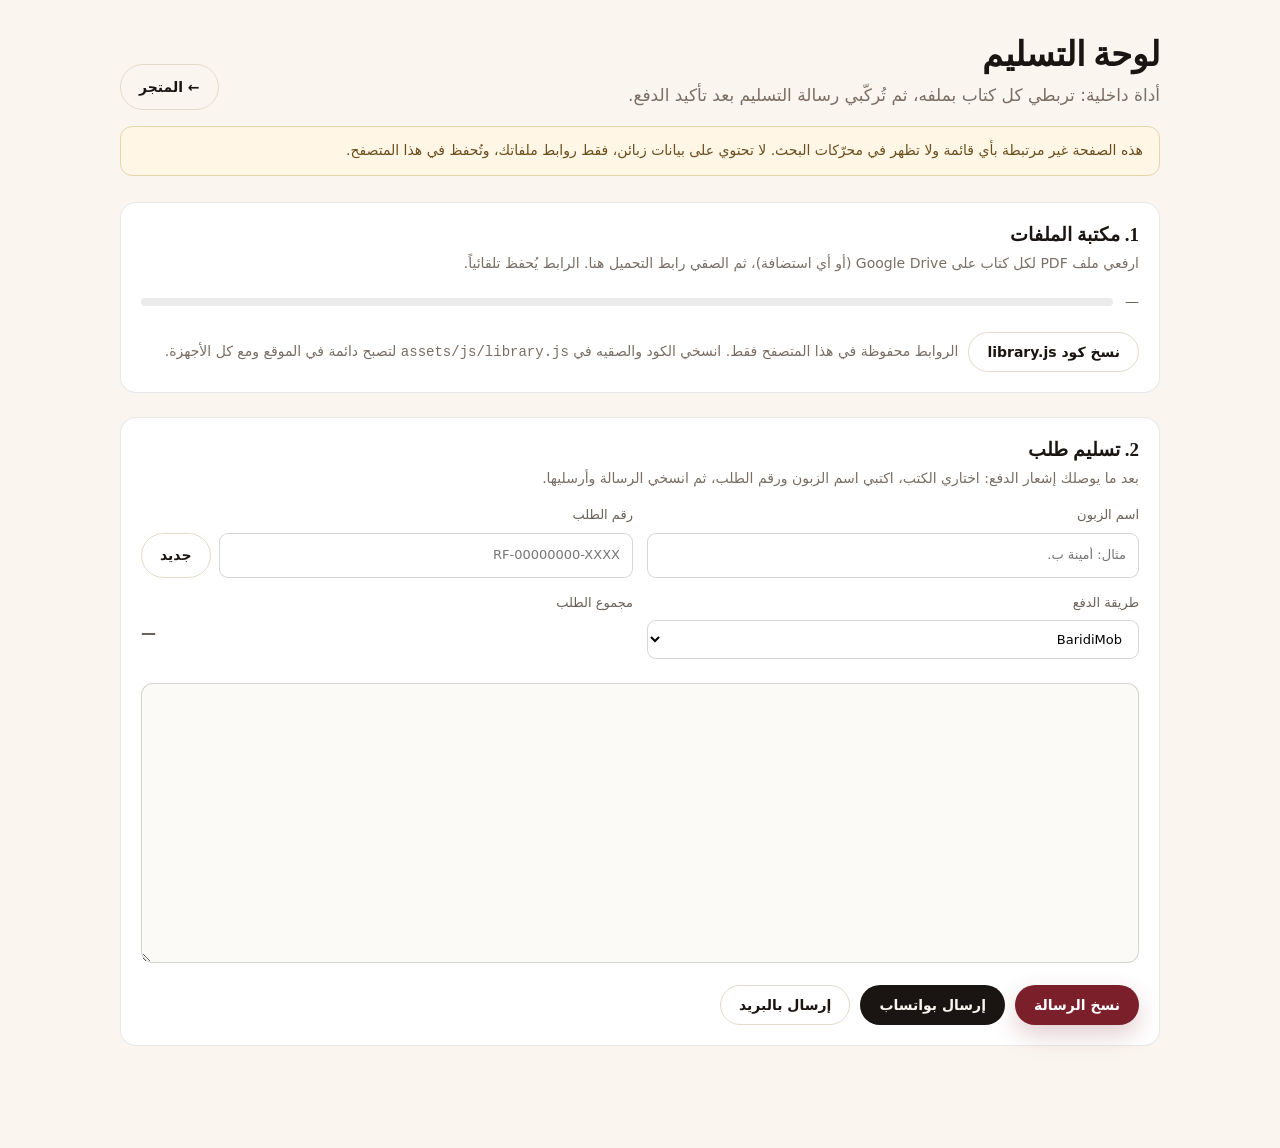
==== admin.html @ 23e2b21c "update admin.html" ====
<!DOCTYPE html>
<html lang="ar" dir="rtl">
<head>
<meta charset="utf-8">
<meta name="viewport" content="width=device-width, initial-scale=1">
<meta name="robots" content="noindex, nofollow">
<title>لوحة التسليم — رَفّ</title>
<link rel="icon" href="assets/favicon.svg" type="image/svg+xml">
<link rel="stylesheet" href="assets/css/styles.css">
<style>
  .desk{max-width:1080px;margin:0 auto;padding:34px 20px 80px}
  .desk-head{display:flex;flex-wrap:wrap;gap:14px;align-items:flex-end;justify-content:space-between;margin-bottom:8px}
  .desk h1{font-size:clamp(24px,3vw,34px);margin:0}
  .note-bar{background:#FFF6E6;border:1px solid #E9D3A8;color:#6B4E1D;border-radius:12px;padding:12px 16px;font-size:14px;line-height:1.7;margin:16px 0 26px}
  .panel{background:var(--card,#fff);border:1px solid rgba(0,0,0,.09);border-radius:16px;padding:20px;margin-bottom:22px}
  .panel h2{font-size:19px;margin:0 0 4px}
  .stats{display:flex;align-items:center;gap:12px;margin:14px 0 18px;font-size:14px;color:#6b6259}
  .bar{flex:1;height:8px;background:rgba(0,0,0,.08);border-radius:99px;overflow:hidden}
  .bar span{display:block;height:100%;width:0;background:#2E7D5B;transition:width .3s}
  .lib-row{display:grid;grid-template-columns:54px 1fr auto;gap:14px;align-items:center;padding:12px 0;border-bottom:1px dashed rgba(0,0,0,.1)}
  .lib-row:last-child{border-bottom:0}
  .lib-row img{width:54px;height:78px;object-fit:cover;border-radius:6px;box-shadow:0 3px 8px rgba(0,0,0,.15)}
  .lib-main{display:flex;flex-direction:column;gap:4px;min-width:0}
  .lib-main strong{font-size:15px}
  .lib-input{width:100%;padding:9px 12px;border:1px solid rgba(0,0,0,.16);border-radius:9px;font:inherit;font-size:13.5px;direction:ltr;text-align:left;background:#fff}
  .lib-input:focus{outline:2px solid #2E7D5B33;border-color:#2E7D5B}
  .lib-chip{font-size:12px;font-weight:700;padding:5px 10px;border-radius:99px;background:#F4E4E1;color:#9C4433;white-space:nowrap}
  .lib-row.is-ok .lib-chip{background:#E3F1E9;color:#2E7D5B}
  .grid2{display:grid;grid-template-columns:1fr 1fr;gap:14px}
  .fld{display:flex;flex-direction:column;gap:6px;font-size:13px;color:#6b6259}
  .fld input,.fld select{padding:10px 12px;border:1px solid rgba(0,0,0,.16);border-radius:9px;font:inherit;background:#fff}
  .pick{display:flex;align-items:center;gap:8px;padding:7px 10px;border:1px solid rgba(0,0,0,.1);border-radius:9px;font-size:13.5px;cursor:pointer;background:#fff}
  .pick span{flex:1}
  .pick em{font-style:normal;font-size:11px;color:#B4452F}
  .pick.is-missing{background:#FFF7F4}
  #bookPicker{display:grid;grid-template-columns:repeat(auto-fill,minmax(220px,1fr));gap:8px;margin:12px 0}
  #message{width:100%;min-height:280px;padding:14px;border:1px solid rgba(0,0,0,.16);border-radius:12px;font-family:inherit;font-size:13.5px;line-height:1.9;direction:rtl;background:#FCFAF6}
  .actions{display:flex;flex-wrap:wrap;gap:10px;margin-top:12px}
  .actions .btn{font-size:14px;padding:11px 18px}
  #warn{margin:10px 0 0;font-size:13px;font-weight:600}
  .order-total{font-size:15px;font-weight:800;margin-inline-start:auto}
  @media(max-width:640px){.grid2{grid-template-columns:1fr}.lib-row{grid-template-columns:44px 1fr}.lib-chip{display:none}}
</style>
</head>
<body>
<main class="desk">
  <div class="desk-head">
    <div>
      <h1>لوحة التسليم</h1>
      <p class="muted" style="margin:4px 0 0">أداة داخلية: تربطي كل كتاب بملفه، ثم تُركّبي رسالة التسليم بعد تأكيد الدفع.</p>
    </div>
    <a class="btn btn--ghost btn--sm" href="index.html">← المتجر</a>
  </div>

  <div class="note-bar">
    هذه الصفحة غير مرتبطة بأي قائمة ولا تظهر في محرّكات البحث. لا تحتوي على بيانات زبائن، فقط روابط ملفاتك، وتُحفظ في هذا المتصفح.
  </div>

  <section class="panel">
    <h2>1. مكتبة الملفات</h2>
    <p class="small muted" style="margin:4px 0 0">ارفعي ملف PDF لكل كتاب على Google Drive (أو أي استضافة)، ثم الصقي رابط التحميل هنا. الرابط يُحفظ تلقائياً.</p>
    <div class="stats"><span id="libStats">—</span><div class="bar"><span id="libBar"></span></div></div>
    <div id="libGrid"></div>
    <div class="actions">
      <button class="btn btn--ghost btn--sm" id="exportLib" type="button">نسخ كود library.js</button>
      <span class="small muted" style="align-self:center">الروابط محفوظة في هذا المتصفح فقط. انسخي الكود والصقيه في <code>assets/js/library.js</code> لتصبح دائمة في الموقع ومع كل الأجهزة.</span>
    </div>
  </section>

  <section class="panel">
    <h2>2. تسليم طلب</h2>
    <p class="small muted" style="margin:4px 0 0">بعد ما يوصلك إشعار الدفع: اختاري الكتب، اكتبي اسم الزبون ورقم الطلب، ثم انسخي الرسالة وأرسليها.</p>
    <div class="grid2" style="margin-top:14px">
      <label class="fld">اسم الزبون
        <input id="custName" type="text" placeholder="مثال: أمينة ب.">
      </label>
      <label class="fld">رقم الطلب
        <span style="display:flex;gap:8px">
          <input id="orderCode" type="text" placeholder="RF-00000000-XXXX" style="flex:1">
          <button class="btn btn--ghost btn--sm" id="newCode" type="button">جديد</button>
        </span>
      </label>
      <label class="fld">طريقة الدفع
        <select id="payMethod">
          <option>BaridiMob</option>
          <option>CCP</option>
          <option>بطاقة CIB / الذهبية</option>
          <option>PayPal</option>
          <option>تحويل بنكي</option>
        </select>
      </label>
      <div class="fld">مجموع الطلب<div class="order-total" id="orderTotal">—</div></div>
    </div>
    <div id="bookPicker"></div>
    <textarea id="message" readonly></textarea>
    <p id="warn"></p>
    <div class="actions">
      <button class="btn btn--primary" id="copyMsg" type="button">نسخ الرسالة</button>
      <button class="btn btn--ink" id="sendWhats" type="button">إرسال بواتساب</button>
      <button class="btn btn--ghost" id="sendMail" type="button">إرسال بالبريد</button>
    </div>
  </section>
</main>

<script src="assets/js/config.js"></script>
<script src="assets/js/books.js"></script>
<script src="assets/js/library.js"></script>
<script src="assets/js/admin.js"></script>
</body>
</html>
---- assets/css/styles.css ----
/* ============================================================
   رَفّ — نظام التصميم
   ============================================================ */

:root{
  --ink:#1A1512;
  --ink-2:#3C332C;
  --muted:#7A6E64;
  --cream:#FAF6EF;
  --cream-2:#F2EBDF;
  --paper:#FFFFFF;
  --wine:#7B1F2B;
  --wine-2:#5C1620;
  --gold:#B78A4B;
  --gold-soft:#E4D2AE;
  --line:#E4DACB;
  --green:#1F5F4E;
  --radius:14px;
  --radius-lg:22px;
  --shadow-sm:0 2px 8px rgba(26,21,18,.06);
  --shadow:0 10px 30px rgba(26,21,18,.10);
  --shadow-lg:0 24px 60px rgba(26,21,18,.16);
  --serif:"Amiri", "Times New Roman", serif;
  --sans:"Tajawal", "Segoe UI", system-ui, sans-serif;
  --wrap:1200px;
}

*,*::before,*::after{box-sizing:border-box}
html{scroll-behavior:smooth}
body{
  margin:0; background:var(--cream); color:var(--ink);
  font-family:var(--sans); font-size:17px; line-height:1.75;
  -webkit-font-smoothing:antialiased;
}
img{max-width:100%; display:block}
a{color:inherit; text-decoration:none}
button{font-family:inherit; cursor:pointer}
h1,h2,h3,h4{font-family:var(--serif); font-weight:700; line-height:1.25; margin:0; letter-spacing:0}
p{margin:0 0 1em}
ul{margin:0; padding:0; list-style:none}

.wrap{width:100%; max-width:var(--wrap); margin-inline:auto; padding-inline:22px}
.section{padding:84px 0}
.section--tight{padding:56px 0}
.center{text-align:center}

/* ---------- type ---------- */
.eyebrow{
  font-family:var(--sans); font-size:13px; font-weight:700; letter-spacing:.14em;
  color:var(--gold); text-transform:uppercase; margin:0 0 14px;
  display:flex; align-items:center; gap:10px;
}
.eyebrow::before{content:""; width:26px; height:1px; background:var(--gold); display:inline-block}
.center .eyebrow{justify-content:center}
.center .eyebrow::after{content:""; width:26px; height:1px; background:var(--gold); display:inline-block}
.h1{font-size:clamp(2.3rem,5.2vw,4.1rem); line-height:1.15}
.h2{font-size:clamp(1.8rem,3.4vw,2.7rem)}
.h3{font-size:clamp(1.25rem,2vw,1.6rem)}
.lead{font-size:clamp(1.02rem,1.5vw,1.18rem); color:var(--ink-2); max-width:62ch}
.muted{color:var(--muted)}
.small{font-size:14px}
.gold{color:var(--gold)}
.wine{color:var(--wine)}

.section-head{display:flex; align-items:flex-end; justify-content:space-between; gap:24px; margin-bottom:36px; flex-wrap:wrap}
.section-head p{margin:10px 0 0; color:var(--muted); max-width:56ch}

/* ---------- buttons ---------- */
.btn{
  display:inline-flex; align-items:center; justify-content:center; gap:10px;
  padding:14px 26px; border-radius:100px; border:1px solid transparent;
  font-weight:700; font-size:16px; font-family:var(--sans);
  transition:transform .18s ease, background .18s ease, color .18s ease, box-shadow .18s ease, border-color .18s;
  white-space:nowrap;
}
.btn:hover{transform:translateY(-1px)}
.btn--primary{background:var(--wine); color:#fff; box-shadow:0 10px 24px rgba(123,31,43,.22)}
.btn--primary:hover{background:var(--wine-2)}
.btn--ink{background:var(--ink); color:var(--cream)}
.btn--ink:hover{background:#000}
.btn--ghost{background:transparent; border-color:var(--line); color:var(--ink)}
.btn--ghost:hover{border-color:var(--ink); background:#fff}
.btn--gold{background:var(--gold); color:#211a10}
.btn--gold:hover{background:#a97d3f; color:#fff}
.btn--sm{padding:10px 18px; font-size:14px}
.btn--wide{width:100%}
.btn[disabled]{opacity:.5; cursor:not-allowed; transform:none}

/* ---------- header ---------- */
.topbar{background:var(--ink); color:var(--cream-2); font-size:13.5px; text-align:center; padding:9px 16px; letter-spacing:.01em}
.topbar b{color:var(--gold-soft)}

header.site{position:sticky; top:0; z-index:60; background:rgba(250,246,239,.92); backdrop-filter:blur(12px); border-bottom:1px solid var(--line)}
.nav{display:flex; align-items:center; gap:28px; height:76px}
.logo{display:flex; align-items:center; gap:11px; font-family:var(--serif); font-size:30px; font-weight:700; line-height:1}
.logo-mark{
  width:42px; height:42px; border-radius:12px; background:var(--wine); color:#fff;
  display:grid; place-items:center; font-family:var(--serif); font-size:23px; padding-bottom:4px;
}
.logo small{display:block; font-family:var(--sans); font-size:10.5px; letter-spacing:.22em; color:var(--muted); font-weight:500; margin-top:6px}
.nav-links{display:flex; gap:4px; margin-inline-start:auto; align-items:center}
.nav-links a{padding:10px 14px; border-radius:100px; font-size:15.5px; font-weight:500; color:var(--ink-2); transition:.18s}
.nav-links a:hover{background:var(--cream-2); color:var(--ink)}
.nav-links a.active{color:var(--wine); font-weight:700}
.nav-actions{display:flex; align-items:center; gap:10px}
.cart-btn{
  position:relative; display:inline-flex; align-items:center; gap:9px;
  border:1px solid var(--line); background:#fff; border-radius:100px; padding:10px 18px;
  font-weight:700; font-size:15px; color:var(--ink); transition:.18s;
}
.cart-btn:hover{border-color:var(--ink)}
.cart-count{
  min-width:22px; height:22px; border-radius:100px; background:var(--wine); color:#fff;
  font-size:12.5px; display:grid; place-items:center; padding:0 6px; font-weight:700;
}
.burger{display:none; width:44px; height:44px; border-radius:12px; border:1px solid var(--line); background:#fff; place-items:center}
.burger span{display:block; width:19px; height:2px; background:var(--ink); position:relative}
.burger span::before,.burger span::after{content:""; position:absolute; left:0; width:19px; height:2px; background:var(--ink)}
.burger span::before{top:-6px} .burger span::after{top:6px}

/* ---------- hero ---------- */
.hero{position:relative; overflow:hidden; padding:70px 0 80px; background:
  radial-gradient(1100px 520px at 88% -8%, #F6E9D6 0%, transparent 62%),
  radial-gradient(800px 420px at 6% 106%, #F3E4E6 0%, transparent 60%), var(--cream);}
.hero-grid{display:grid; grid-template-columns:1.05fr .95fr; gap:56px; align-items:center}
.hero h1{margin:0 0 20px}
.hero h1 em{font-style:normal; color:var(--wine); position:relative}
.hero h1 em::after{content:""; position:absolute; inset-inline:0; bottom:.06em; height:.14em; background:var(--gold-soft); z-index:-1; border-radius:3px}
.hero .lead{margin-bottom:30px}
.hero-cta{display:flex; gap:12px; flex-wrap:wrap; margin-bottom:34px}
.hero-stats{display:flex; gap:34px; flex-wrap:wrap; padding-top:26px; border-top:1px solid var(--line)}
.hero-stats div strong{display:block; font-family:var(--serif); font-size:27px; line-height:1.1}
.hero-stats div span{font-size:13.5px; color:var(--muted)}

.hero-art{position:relative; height:480px}
.stack-card{
  position:absolute; border-radius:10px; overflow:hidden; box-shadow:var(--shadow-lg);
  border:1px solid rgba(0,0,0,.06); transition:transform .5s cubic-bezier(.2,.7,.3,1);
}
.stack-card img{width:100%; height:100%; object-fit:cover}
.stack-card.s1{width:250px; height:375px; right:50%; top:26px; transform:translateX(50%) rotate(-4deg); z-index:3}
.stack-card.s2{width:205px; height:308px; right:6%; top:96px; transform:rotate(7deg); z-index:2}
.stack-card.s3{width:205px; height:308px; left:6%; top:112px; transform:rotate(-9deg); z-index:1}
.hero-art:hover .s1{transform:translateX(50%) rotate(0) translateY(-6px)}
.hero-art:hover .s2{transform:rotate(10deg) translateY(-4px)}
.hero-art:hover .s3{transform:rotate(-12deg) translateY(-4px)}
.hero-badge{
  position:absolute; bottom:14px; right:50%; transform:translateX(50%);
  background:var(--paper); border:1px solid var(--line); border-radius:100px;
  padding:9px 18px; font-size:13.5px; font-weight:700; box-shadow:var(--shadow-sm); z-index:4;
  display:flex; align-items:center; gap:8px;
}
.dot{width:8px; height:8px; border-radius:50%; background:var(--green); display:inline-block}

/* ---------- marquee / trust strip ---------- */
.strip{background:var(--ink); color:var(--cream-2); padding:16px 0; font-size:14px}
.strip .wrap{display:flex; gap:14px; align-items:center; justify-content:space-between; flex-wrap:wrap}
.strip span{display:inline-flex; align-items:center; gap:9px; color:#DCD2C4}
.strip b{color:#fff}

/* ---------- categories ---------- */
.cat-grid{display:grid; grid-template-columns:repeat(auto-fit,minmax(200px,1fr)); gap:16px}
.cat-card{
  background:var(--paper); border:1px solid var(--line); border-radius:var(--radius);
  padding:24px 22px; transition:.22s; display:flex; flex-direction:column; gap:8px; min-height:158px;
}
.cat-card:hover{transform:translateY(-4px); box-shadow:var(--shadow); border-color:var(--gold-soft)}
.cat-ico{
  width:44px; height:44px; border-radius:12px; background:var(--cream-2); color:var(--wine);
  display:grid; place-items:center; margin-bottom:6px;
}
.cat-card h3{font-size:1.25rem}
.cat-card p{font-size:14px; color:var(--muted); margin:0}
.cat-card .more{font-size:13.5px; font-weight:700; color:var(--wine); margin-top:auto}

/* ---------- book cards ---------- */
.book-grid{display:grid; grid-template-columns:repeat(auto-fill,minmax(215px,1fr)); gap:26px}
.book-card{background:transparent; display:flex; flex-direction:column; position:relative}
.book-cover{
  position:relative; border-radius:10px; overflow:hidden; background:var(--cream-2);
  box-shadow:0 8px 22px rgba(26,21,18,.14); aspect-ratio:2/3;
  transition:transform .3s cubic-bezier(.2,.7,.3,1), box-shadow .3s;
}
.book-cover img{width:100%; height:100%; object-fit:cover}
.book-card:hover .book-cover{transform:translateY(-6px) scale(1.012); box-shadow:0 20px 40px rgba(26,21,18,.24)}
.badge{
  position:absolute; top:10px; inset-inline-start:10px; z-index:2;
  background:var(--wine); color:#fff; font-size:11.5px; font-weight:700;
  padding:5px 11px; border-radius:100px; letter-spacing:.02em;
}
.badge--gold{background:var(--gold); color:#241a0d}
.badge--green{background:var(--green)}
.badge--dark{background:var(--ink)}
.cover-quick{
  position:absolute; inset-inline:10px; bottom:10px; z-index:2;
  background:rgba(255,255,255,.96); color:var(--ink); border:0; border-radius:100px;
  padding:10px 12px; font-size:13.5px; font-weight:700; text-align:center;
  opacity:0; transform:translateY(8px); transition:.22s;
}
.book-card:hover .cover-quick{opacity:1; transform:none}
.book-meta{padding:14px 2px 0; display:flex; flex-direction:column; gap:3px}
.book-cat{font-size:11.5px; color:var(--gold); font-weight:700; letter-spacing:.1em; text-transform:uppercase}
.book-title{font-family:var(--serif); font-size:19px; line-height:1.35; font-weight:700}
.book-author{font-size:13.5px; color:var(--muted)}
.book-row{display:flex; align-items:center; justify-content:space-between; gap:10px; margin-top:8px}
.price{font-weight:800; font-size:17px; color:var(--wine)}
.price small{font-size:12px; font-weight:600; color:var(--muted); margin-inline-start:2px}
.price s{color:var(--muted); font-weight:500; font-size:13px; margin-inline-start:6px}
.rating{font-size:13px; color:var(--ink-2); display:inline-flex; align-items:center; gap:4px}
.rating i{color:var(--gold); font-style:normal}

/* ---------- feature banner ---------- */
.feature{
  background:linear-gradient(135deg,#221A16 0%,#3A2622 55%,#5C1620 100%);
  color:var(--cream); border-radius:var(--radius-lg); overflow:hidden; position:relative;
}
.feature-grid{display:grid; grid-template-columns:.85fr 1.15fr; gap:0; align-items:center}
.feature-media{padding:40px; display:grid; place-items:center}
.feature-media img{width:min(280px,80%); border-radius:10px; box-shadow:0 30px 60px rgba(0,0,0,.45); transform:rotate(-2deg)}
.feature-body{padding:56px 48px 56px 20px}
.feature-body h2{margin-bottom:16px; color:#fff}
.feature-body p{color:#DDD2C6; max-width:50ch}
.feature-body .eyebrow{color:var(--gold-soft)}
.feature-body .eyebrow::before{background:var(--gold-soft)}
.feature-list{display:grid; gap:10px; margin:22px 0 30px}
.feature-list li{display:flex; gap:10px; align-items:flex-start; font-size:15px; color:#E6DCD1}
.feature-list li::before{content:"✓"; color:var(--gold-soft); font-weight:700}

/* ---------- trust / why ---------- */
.why-grid{display:grid; grid-template-columns:repeat(auto-fit,minmax(230px,1fr)); gap:22px}
.why{background:var(--paper); border:1px solid var(--line); border-radius:var(--radius); padding:28px 24px}
.why .cat-ico{background:var(--wine); color:#fff}
.why h3{font-size:1.18rem; margin-bottom:8px}
.why p{font-size:14.5px; color:var(--muted); margin:0}

/* ---------- payment ---------- */
.pay-grid{display:grid; grid-template-columns:repeat(auto-fit,minmax(240px,1fr)); gap:18px}
.pay-card{
  background:var(--paper); border:1px solid var(--line); border-radius:var(--radius);
  padding:24px; display:flex; gap:16px; align-items:flex-start;
}
.pay-card .cat-ico{margin:0; flex:0 0 auto}
.pay-card h3{font-size:1.06rem; margin-bottom:4px}
.pay-card p{font-size:14px; color:var(--muted); margin:0}

/* ---------- quotes ---------- */
.quotes{display:grid; grid-template-columns:repeat(auto-fit,minmax(260px,1fr)); gap:20px}
.quote{background:var(--paper); border:1px solid var(--line); border-radius:var(--radius); padding:28px}
.quote p{font-family:var(--serif); font-size:1.08rem; line-height:1.7; color:var(--ink)}
.quote footer{display:flex; align-items:center; gap:10px; font-size:13.5px; color:var(--muted)}
.avatar{width:34px; height:34px; border-radius:50%; background:var(--cream-2); display:grid; place-items:center; font-weight:700; color:var(--wine); font-family:var(--serif)}
.stars{color:var(--gold); font-size:13px; letter-spacing:2px; margin-bottom:12px; display:block}

/* ---------- newsletter cta ---------- */
.cta{
  background:radial-gradient(700px 300px at 50% 0%, #F6E9D6, transparent 70%), var(--cream-2);
  border:1px solid var(--line); border-radius:var(--radius-lg); padding:56px 32px; text-align:center;
}
.cta form{display:flex; gap:10px; max-width:440px; margin:24px auto 10px; flex-wrap:wrap}
.cta input{
  flex:1 1 220px; padding:14px 18px; border-radius:100px; border:1px solid var(--line);
  background:#fff; font-family:inherit; font-size:15px; color:var(--ink);
}
.cta input:focus{outline:2px solid var(--gold-soft); border-color:var(--gold)}

/* ---------- shop ---------- */
.shop-head{padding:56px 0 34px; background:var(--cream-2); border-bottom:1px solid var(--line)}
.shop-tools{display:flex; gap:14px; flex-wrap:wrap; align-items:center; margin-top:26px}
.search{position:relative; flex:1 1 280px; max-width:420px}
.search input{
  width:100%; padding:13px 44px 13px 18px; border-radius:100px; border:1px solid var(--line);
  background:#fff; font-family:inherit; font-size:15px;
}
.search svg{position:absolute; inset-inline-end:16px; top:50%; transform:translateY(-50%); color:var(--muted)}
.select{
  padding:13px 18px; border-radius:100px; border:1px solid var(--line); background:#fff;
  font-family:inherit; font-size:15px; color:var(--ink); min-width:160px;
}
.filters{display:flex; gap:8px; flex-wrap:wrap; margin:24px 0 0}
.chip{
  border:1px solid var(--line); background:#fff; border-radius:100px; padding:9px 17px;
  font-size:14px; font-weight:600; color:var(--ink-2); transition:.18s;
}
.chip:hover{border-color:var(--gold)}
.chip.on{background:var(--ink); color:var(--cream); border-color:var(--ink)}
.results-line{display:flex; justify-content:space-between; align-items:center; gap:16px; margin:34px 0 22px; flex-wrap:wrap}
.empty{text-align:center; padding:70px 20px; color:var(--muted)}

/* ---------- book detail ---------- */
.breadcrumb{font-size:13.5px; color:var(--muted); padding:22px 0}
.breadcrumb a:hover{color:var(--wine)}
.detail{display:grid; grid-template-columns:400px 1fr; gap:60px; align-items:start; padding-bottom:20px}
.detail-cover{position:sticky; top:100px}
.detail-cover img{border-radius:12px; box-shadow:var(--shadow-lg); width:100%}
.detail-body h1{font-size:clamp(1.9rem,3.6vw,2.9rem); margin-bottom:8px}
.detail-sub{color:var(--muted); font-size:1.05rem; margin-bottom:18px}
.detail-facts{display:flex; gap:10px; flex-wrap:wrap; margin-bottom:22px}
.fact{background:#fff; border:1px solid var(--line); border-radius:100px; padding:7px 15px; font-size:13.5px; color:var(--ink-2)}
.price-box{
  display:flex; align-items:center; gap:18px; flex-wrap:wrap;
  background:#fff; border:1px solid var(--line); border-radius:var(--radius); padding:20px 22px; margin-bottom:18px;
}
.price-box .big{font-family:var(--serif); font-size:2rem; font-weight:700; color:var(--wine); line-height:1}
.price-box .big small{font-family:var(--sans); font-size:13px; color:var(--muted); font-weight:600}
.price-box .usd{font-size:13.5px; color:var(--muted)}
.buy-row{display:flex; gap:12px; flex-wrap:wrap; margin-bottom:26px}
.tabs{display:flex; gap:6px; border-bottom:1px solid var(--line); margin:34px 0 22px; flex-wrap:wrap}
.tab{border:0; background:transparent; padding:12px 18px; font-size:15px; font-weight:700; color:var(--muted); border-bottom:2px solid transparent; margin-bottom:-1px}
.tab.on{color:var(--wine); border-color:var(--wine)}
.tab-panel[hidden]{display:none}
.prose p{color:var(--ink-2); font-size:16.5px}
.excerpt{
  background:var(--paper); border:1px solid var(--line); border-inline-start:3px solid var(--gold);
  border-radius:var(--radius); padding:24px 26px; font-family:var(--serif); font-size:1.12rem; line-height:1.85;
}
.toc-list{counter-reset:toc; display:grid; gap:2px}
.toc-list li{
  counter-increment:toc; display:flex; gap:14px; align-items:baseline;
  padding:12px 0; border-bottom:1px dashed var(--line); font-size:15.5px;
}
.toc-list li::before{content:counter(toc,decimal-leading-zero); font-family:var(--sans); font-size:12.5px; color:var(--gold); font-weight:700; min-width:22px}
.notice{background:#FBF3E4; border:1px solid var(--gold-soft); border-radius:var(--radius); padding:16px 20px; font-size:14.5px; color:#6A5324}
.related{margin-top:70px}

/* ---------- cart drawer ---------- */
.overlay{position:fixed; inset:0; background:rgba(20,16,13,.45); opacity:0; pointer-events:none; transition:.25s; z-index:90}
.overlay.on{opacity:1; pointer-events:auto}
.drawer{
  position:fixed; inset-block:0; left:0; width:min(430px,100%); background:var(--cream);
  z-index:100; transform:translateX(-102%); transition:transform .32s cubic-bezier(.2,.7,.3,1);
  display:flex; flex-direction:column; box-shadow:var(--shadow-lg);
}
.drawer.on{transform:translateX(0)}
.drawer-head{display:flex; align-items:center; justify-content:space-between; padding:20px 22px; border-bottom:1px solid var(--line)}
.drawer-head h3{font-size:1.3rem}
.drawer-body{flex:1; overflow:auto; padding:18px 22px}
.drawer-foot{border-top:1px solid var(--line); padding:20px 22px; background:#fff}
.close-x{width:38px; height:38px; border-radius:50%; border:1px solid var(--line); background:#fff; font-size:18px; display:grid; place-items:center; color:var(--ink)}
.cart-item{display:grid; grid-template-columns:64px 1fr auto; gap:14px; padding:14px 0; border-bottom:1px solid var(--line)}
.cart-item img{width:64px; height:96px; object-fit:cover; border-radius:6px; box-shadow:var(--shadow-sm)}
.cart-item h4{font-family:var(--serif); font-size:1.02rem; margin:0 0 4px}
.cart-item .m{font-size:13px; color:var(--muted)}
.qty{display:inline-flex; align-items:center; border:1px solid var(--line); border-radius:100px; overflow:hidden; background:#fff; margin-top:8px}
.qty button{width:28px; height:28px; border:0; background:#fff; font-size:15px; color:var(--ink)}
.qty span{min-width:26px; text-align:center; font-size:13.5px; font-weight:700}
.remove{border:0; background:none; color:var(--muted); font-size:12.5px; text-decoration:underline; padding:0}
.cart-sum{display:grid; gap:8px; margin-bottom:16px; font-size:15px}
.cart-sum div{display:flex; justify-content:space-between}
.cart-sum .tot{font-weight:800; font-size:18px; border-top:1px solid var(--line); padding-top:10px; margin-top:4px}
.cart-empty{text-align:center; padding:60px 10px; color:var(--muted)}

/* ---------- checkout ---------- */
.checkout{display:grid; grid-template-columns:1.25fr .75fr; gap:44px; align-items:start; padding:40px 0 90px}
.panel{background:var(--paper); border:1px solid var(--line); border-radius:var(--radius-lg); padding:30px}
.panel + .panel{margin-top:24px}
.panel h2{font-size:1.45rem; margin-bottom:6px}
.panel .hint{color:var(--muted); font-size:14px; margin-bottom:22px}
.field{margin-bottom:16px}
.field label{display:block; font-size:13.5px; font-weight:700; margin-bottom:7px; color:var(--ink-2)}
.field input,.field textarea,.field select{
  width:100%; padding:13px 16px; border:1px solid var(--line); border-radius:10px;
  font-family:inherit; font-size:15px; background:#fff; color:var(--ink);
}
.field input:focus,.field textarea:focus,.field select:focus{outline:0; border-color:var(--gold); box-shadow:0 0 0 3px rgba(183,138,75,.16)}
.field.two{display:grid; grid-template-columns:1fr 1fr; gap:14px}
.pay-options{display:grid; gap:12px}
.pay-opt{border:1px solid var(--line); border-radius:var(--radius); padding:16px 18px; display:flex; gap:14px; align-items:flex-start; cursor:pointer; transition:.16s; background:#fff}
.pay-opt:hover{border-color:var(--gold)}
.pay-opt input{margin-top:5px; accent-color:var(--wine); width:18px; height:18px}
.pay-opt strong{display:block; font-size:15.5px}
.pay-opt span{font-size:13.5px; color:var(--muted)}
.pay-opt.on{border-color:var(--wine); background:#FDF7F5; box-shadow:0 0 0 1px var(--wine) inset}
.pay-detail{background:#FBF7F0; border:1px dashed var(--line); border-radius:var(--radius); padding:18px 20px; margin-top:14px; font-size:14.5px}
.pay-detail ol{margin:8px 0 0; padding-inline-start:20px; display:grid; gap:6px}
.summary{position:sticky; top:100px}
.summary .line{display:flex; justify-content:space-between; gap:10px; font-size:15px; padding:9px 0; border-bottom:1px dashed var(--line)}
.summary .line:last-of-type{border:0}
.summary .total{display:flex; justify-content:space-between; font-weight:800; font-size:20px; margin-top:12px; padding-top:14px; border-top:2px solid var(--ink)}
.confirm-box{background:#EBF5F0; border:1px solid #BFE0D2; color:#14503E; border-radius:var(--radius); padding:18px 20px; font-size:14.5px}
.order-code{
  font-family:ui-monospace,Menlo,monospace; font-size:1.15rem; letter-spacing:.06em;
  background:#fff; border:1px dashed var(--green); border-radius:10px; padding:12px 16px;
  display:inline-block; margin:10px 0; direction:ltr;
}
.copybar{display:flex; gap:8px; flex-wrap:wrap; margin-top:14px}
.mini-item{display:grid; grid-template-columns:44px 1fr auto; gap:12px; align-items:center; padding:10px 0; border-bottom:1px solid var(--line); font-size:14px}
.mini-item img{width:44px; height:66px; object-fit:cover; border-radius:4px}

/* ---------- faq ---------- */
.faq{max-width:840px; margin-inline:auto}
details.q{background:var(--paper); border:1px solid var(--line); border-radius:var(--radius); padding:0; margin-bottom:12px; overflow:hidden}
details.q summary{
  list-style:none; cursor:pointer; padding:20px 24px; font-weight:700; font-size:16.5px;
  display:flex; justify-content:space-between; align-items:center; gap:16px; font-family:var(--serif);
}
details.q summary::-webkit-details-marker{display:none}
details.q summary::after{content:"+"; font-family:var(--sans); font-size:22px; color:var(--gold); line-height:1; transition:.2s}
details.q[open] summary::after{content:"–"}
details.q .a{padding:0 24px 22px; color:var(--ink-2); font-size:15.5px}
details.q[open]{border-color:var(--gold-soft); box-shadow:var(--shadow-sm)}

/* ---------- contact ---------- */
.contact-grid{display:grid; grid-template-columns:1fr 1fr; gap:40px; align-items:start}
.info-row{display:flex; gap:14px; padding:16px 0; border-bottom:1px solid var(--line)}
.info-row .cat-ico{margin:0; flex:0 0 auto}
.info-row strong{display:block; font-size:15px}
.info-row span{font-size:14px; color:var(--muted)}

/* ---------- footer ---------- */
footer.site{background:var(--ink); color:#CFC5B8; padding:64px 0 28px; margin-top:40px}
footer.site .h2{color:#fff}
.foot-grid{display:grid; grid-template-columns:1.4fr 1fr 1fr 1fr; gap:40px}
.foot-brand .logo{color:#fff; margin-bottom:16px}
.foot-brand .logo-mark{background:var(--gold); color:#20180d}
footer.site p{font-size:14px; color:#A99F93; max-width:34ch}
footer.site h4{font-family:var(--sans); font-size:13px; letter-spacing:.14em; text-transform:uppercase; color:#8C8378; margin-bottom:16px}
footer.site li{margin-bottom:10px; font-size:14.5px}
footer.site li a:hover{color:var(--gold-soft)}
.foot-bottom{margin-top:48px; padding-top:22px; border-top:1px solid #2E2721; display:flex; justify-content:space-between; gap:16px; flex-wrap:wrap; font-size:13px; color:#8C8378}
.pay-tags{display:flex; gap:8px; flex-wrap:wrap; margin-top:16px}
.pay-tag{border:1px solid #35302A; border-radius:8px; padding:6px 11px; font-size:12px; color:#BDB3A6}

/* ---------- reveal ---------- */
.reveal{opacity:0; transform:translateY(18px); transition:opacity .6s ease, transform .6s cubic-bezier(.2,.7,.3,1)}
.reveal.in{opacity:1; transform:none}

/* ---------- responsive ---------- */
@media (max-width:1000px){
  .hero-grid{grid-template-columns:1fr; gap:44px}
  .hero-art{height:420px; order:-1}
  .detail{grid-template-columns:1fr; gap:34px}
  .detail-cover{position:static; max-width:340px; margin-inline:auto}
  .checkout{grid-template-columns:1fr}
  .summary{position:static}
  .feature-grid{grid-template-columns:1fr}
  .feature-body{padding:20px 32px 44px}
  .contact-grid{grid-template-columns:1fr}
  .foot-grid{grid-template-columns:1fr 1fr}
}
@media (max-width:820px){
  .nav-links{
    position:fixed; inset-block:76px 0; inset-inline:0; background:var(--cream); flex-direction:column;
    align-items:stretch; gap:0; padding:18px 22px; transform:translateY(-8px); opacity:0; pointer-events:none;
    transition:.2s; border-top:1px solid var(--line); z-index:70; overflow:auto;
  }
  .nav-links.on{transform:none; opacity:1; pointer-events:auto}
  .nav-links a{padding:16px 6px; border-bottom:1px solid var(--line); border-radius:0; font-size:17px}
  .burger{display:grid}
  .nav-actions{margin-inline-start:auto}
  .section{padding:60px 0}
  .book-grid{grid-template-columns:repeat(auto-fill,minmax(150px,1fr)); gap:18px}
  .book-title{font-size:16.5px}
  .cover-quick{opacity:1; transform:none}
  .hero{padding:40px 0 60px}
  .hero-stats{gap:24px}
}
@media (max-width:560px){
  body{font-size:16px}
  .topbar{font-size:12px}
  .cart-btn span.label{display:none}
  .foot-grid{grid-template-columns:1fr}
  .panel{padding:22px}
  .field.two{grid-template-columns:1fr}
  .hero-art{height:340px}
  .stack-card.s1{width:180px; height:270px}
  .stack-card.s2{width:150px; height:225px; right:2%}
  .stack-card.s3{width:150px; height:225px; left:2%}
  .price-box .big{font-size:1.6rem}
}
@media print{
  header.site,footer.site,.topbar,.drawer,.overlay,.buy-row{display:none!important}
}
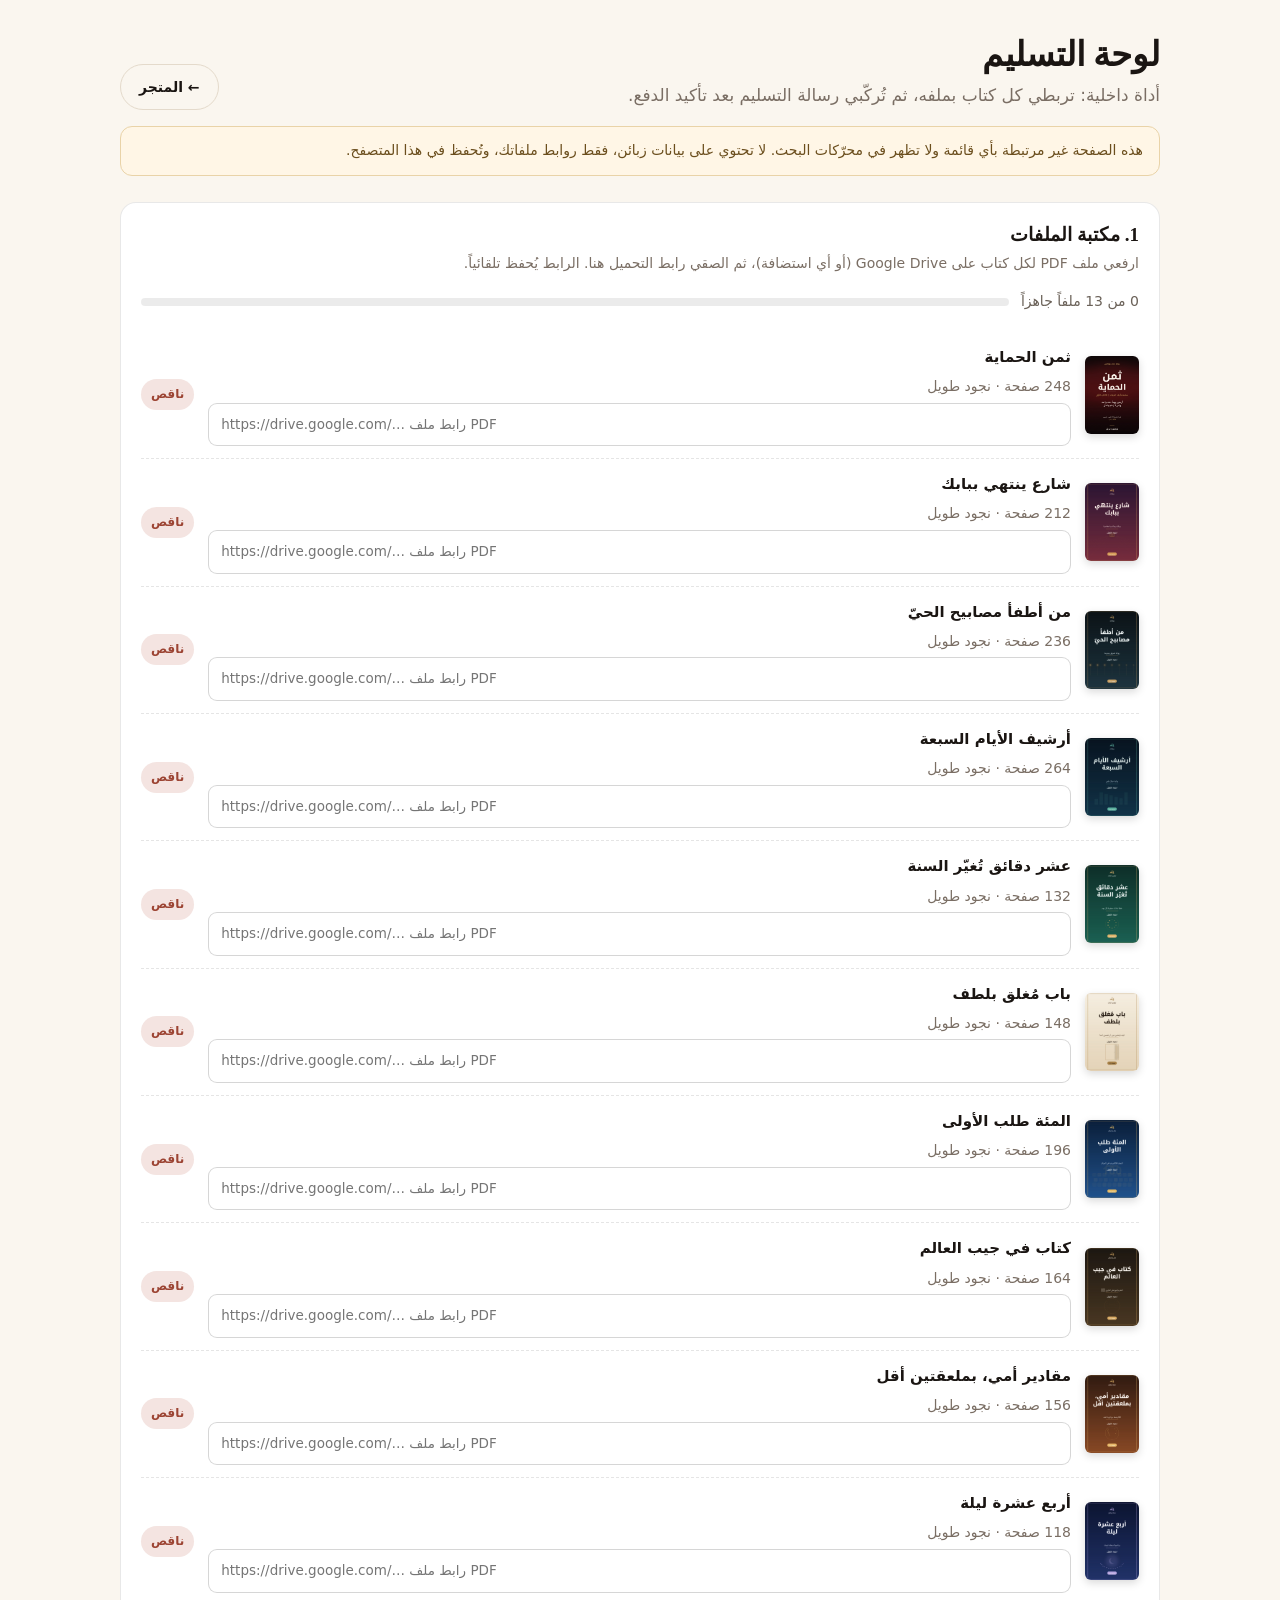
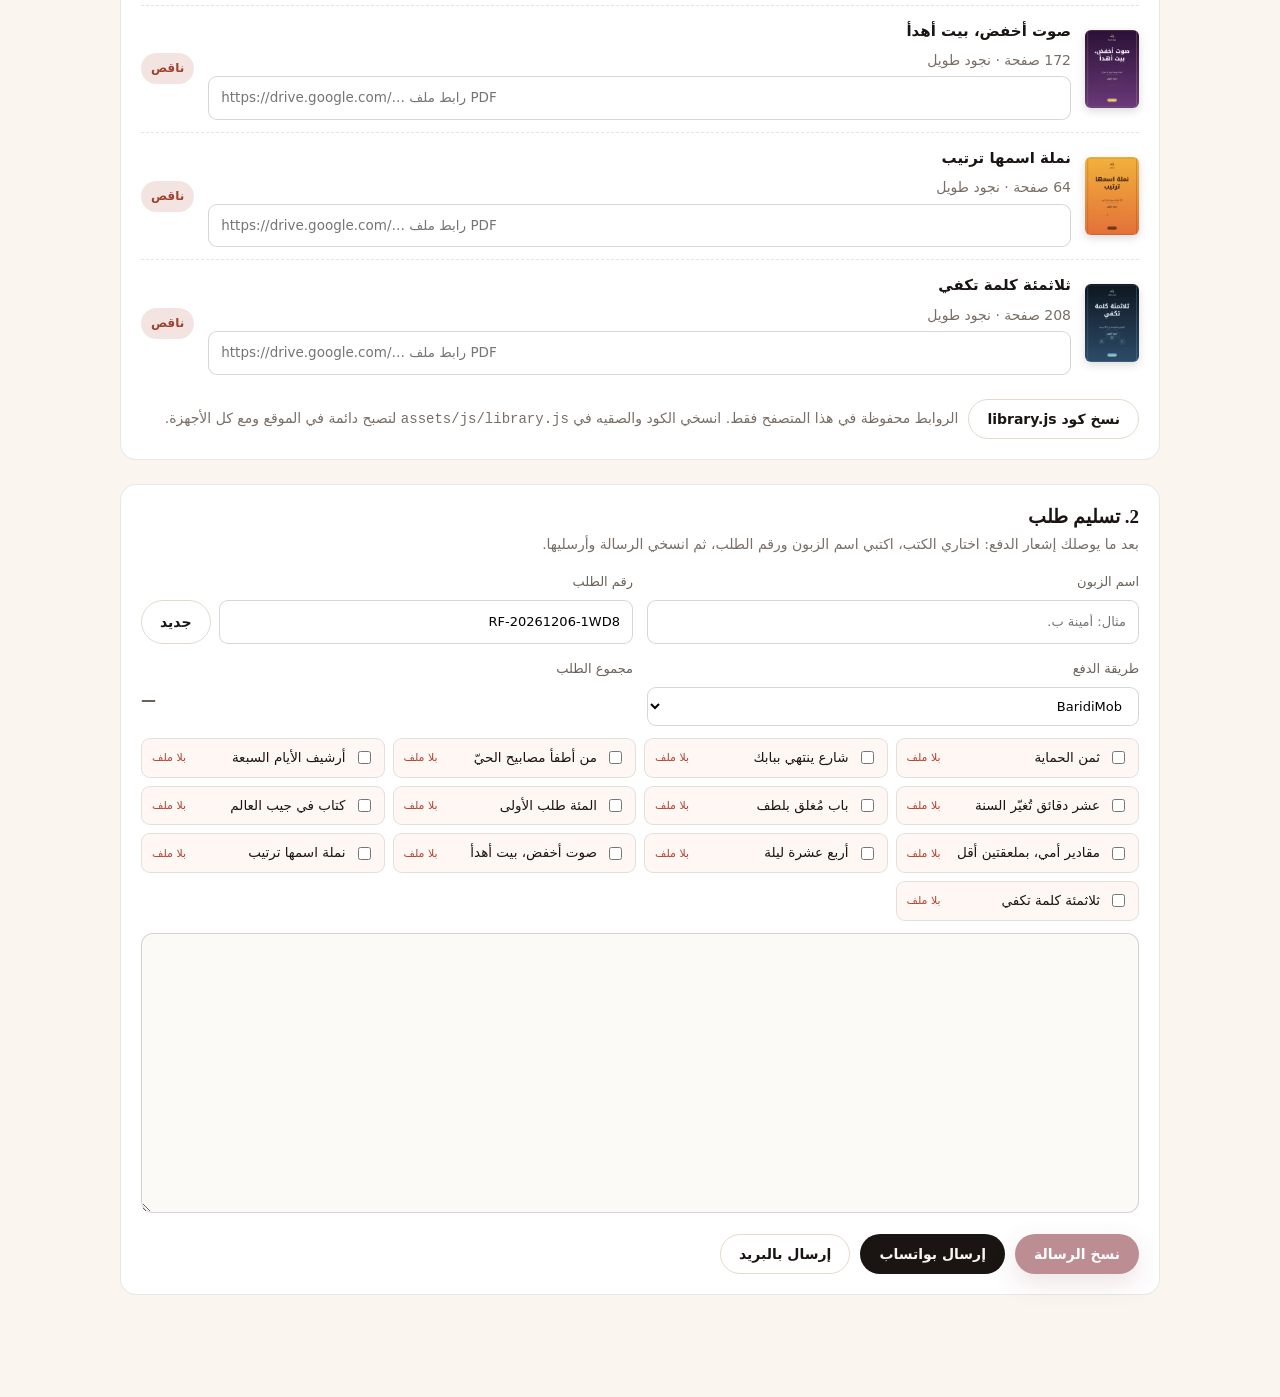
==== commit 29ee0cba: "update admin.html" ====
--- a/admin.html
+++ b/admin.html
@@ -85,7 +85,6 @@
           <option>BaridiMob</option>
           <option>CCP</option>
           <option>بطاقة CIB / الذهبية</option>
-          <option>PayPal</option>
           <option>تحويل بنكي</option>
         </select>
       </label>
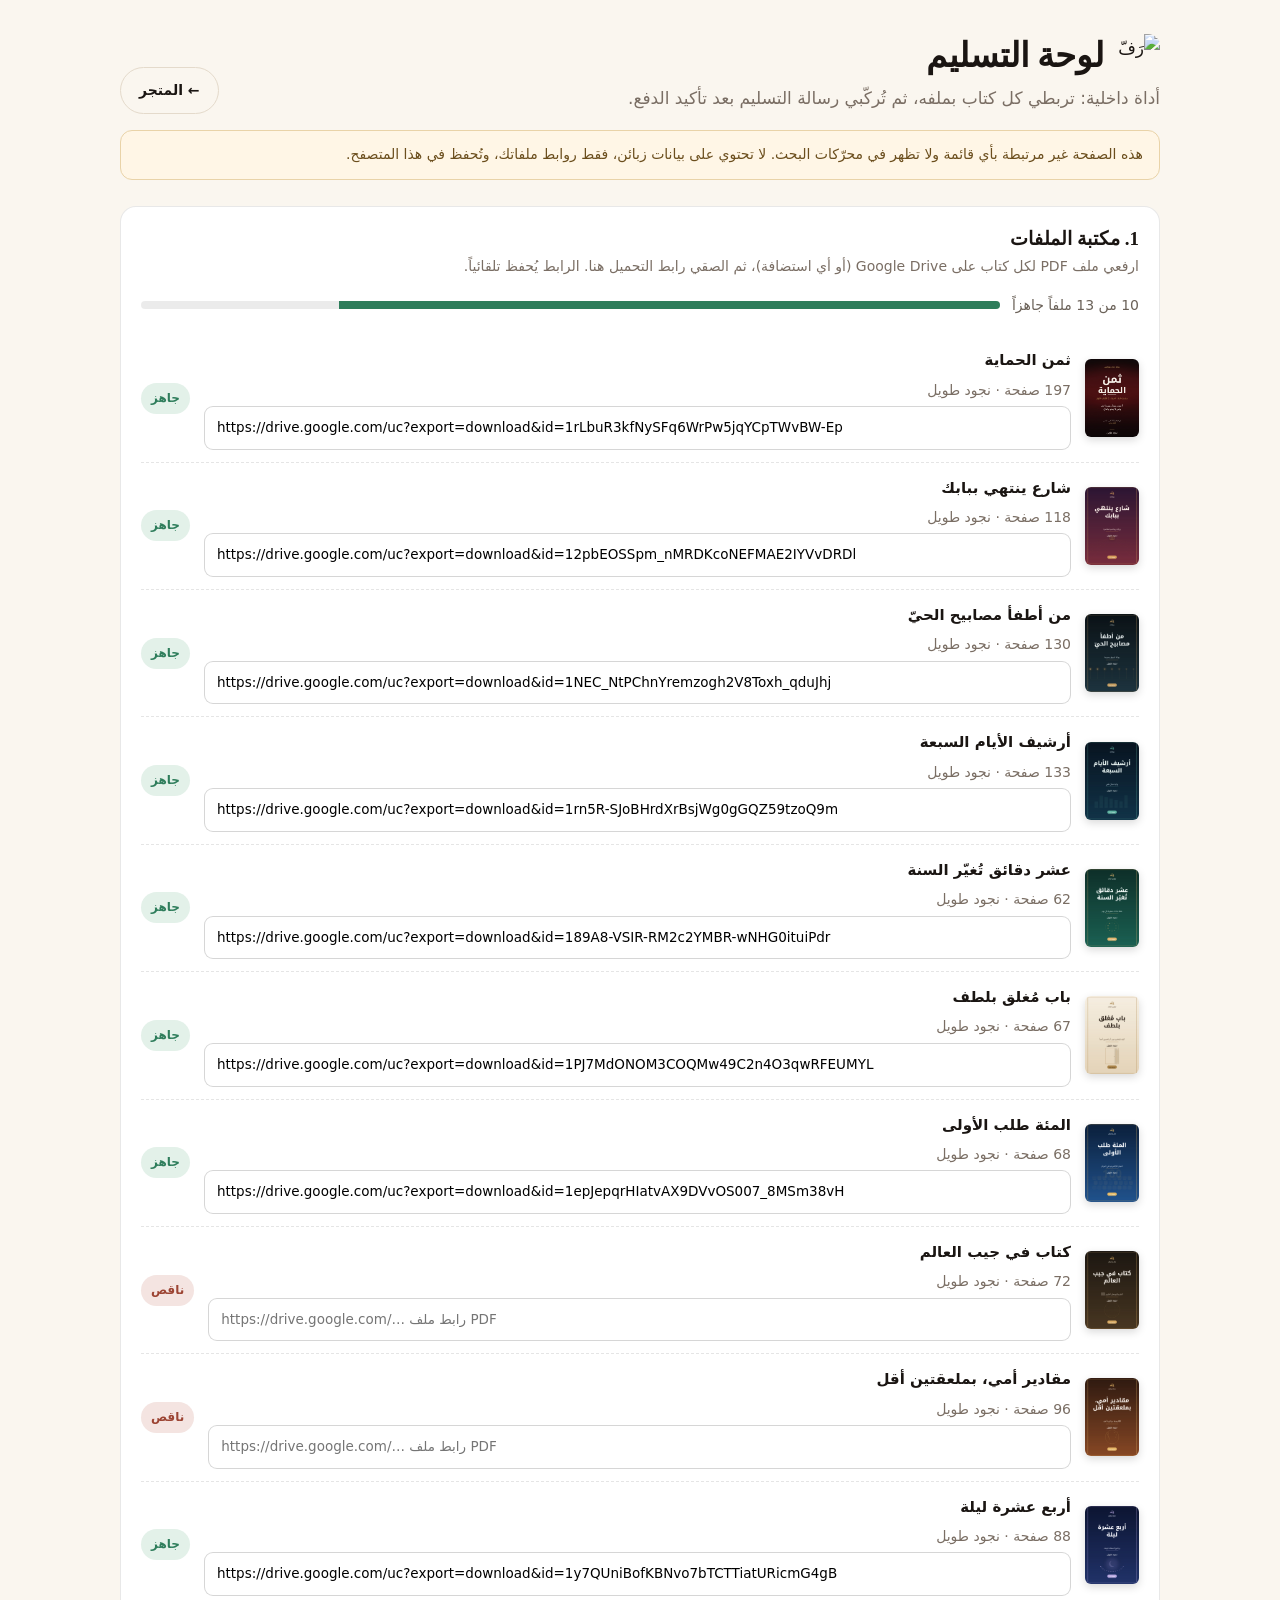
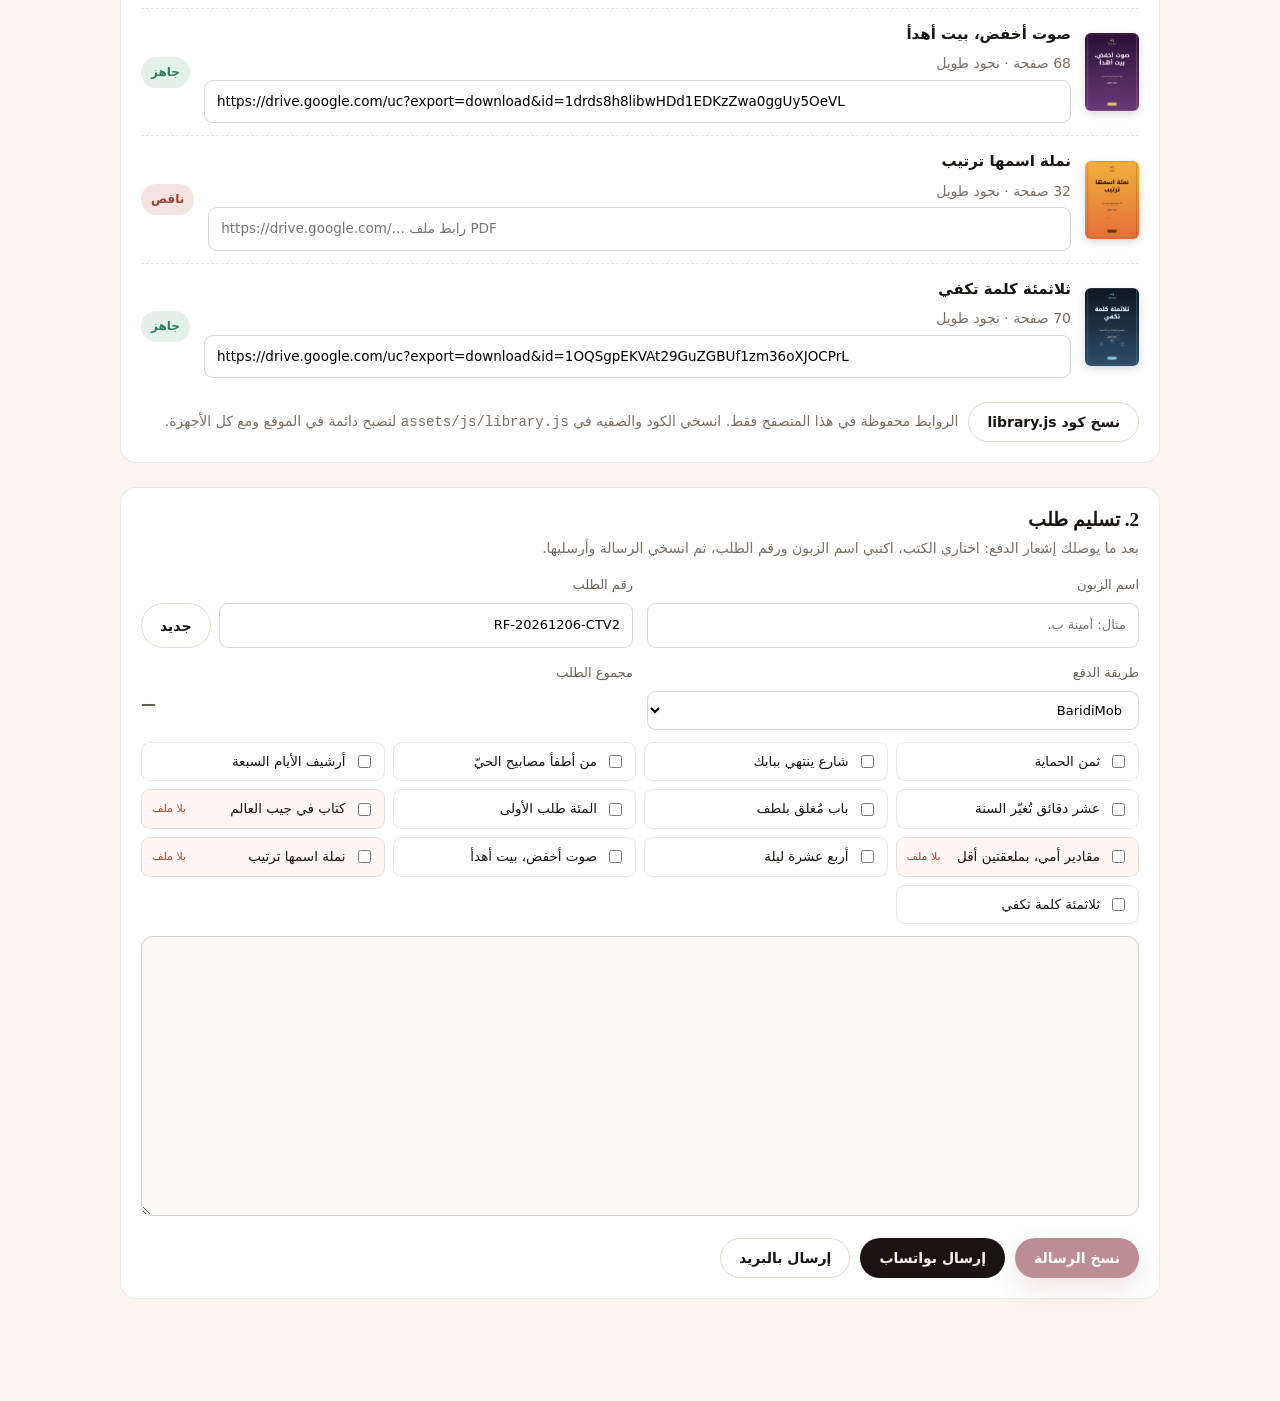
==== commit 9608ebff: "update admin.html" ====
--- a/admin.html
+++ b/admin.html
@@ -5,7 +5,9 @@
 <meta name="viewport" content="width=device-width, initial-scale=1">
 <meta name="robots" content="noindex, nofollow">
 <title>لوحة التسليم — رَفّ</title>
-<link rel="icon" href="assets/favicon.svg" type="image/svg+xml">
+<link rel="icon" href="assets/logo/favicon.svg" type="image/svg+xml">
+<link rel="icon" href="assets/logo/favicon-32.png" sizes="32x32" type="image/png">
+<link rel="apple-touch-icon" href="assets/logo/apple-touch-icon.png">
 <link rel="stylesheet" href="assets/css/styles.css">
 <style>
   .desk{max-width:1080px;margin:0 auto;padding:34px 20px 80px}
@@ -46,7 +48,7 @@
 <main class="desk">
   <div class="desk-head">
     <div>
-      <h1>لوحة التسليم</h1>
+      <div style="display:flex;align-items:center;gap:12px;margin-bottom:6px"><img src="assets/logo/raff-mark.svg" width="44" height="44" alt="رَفّ" style="border-radius:12px"><h1>لوحة التسليم</h1></div>
       <p class="muted" style="margin:4px 0 0">أداة داخلية: تربطي كل كتاب بملفه، ثم تُركّبي رسالة التسليم بعد تأكيد الدفع.</p>
     </div>
     <a class="btn btn--ghost btn--sm" href="index.html">← المتجر</a>
